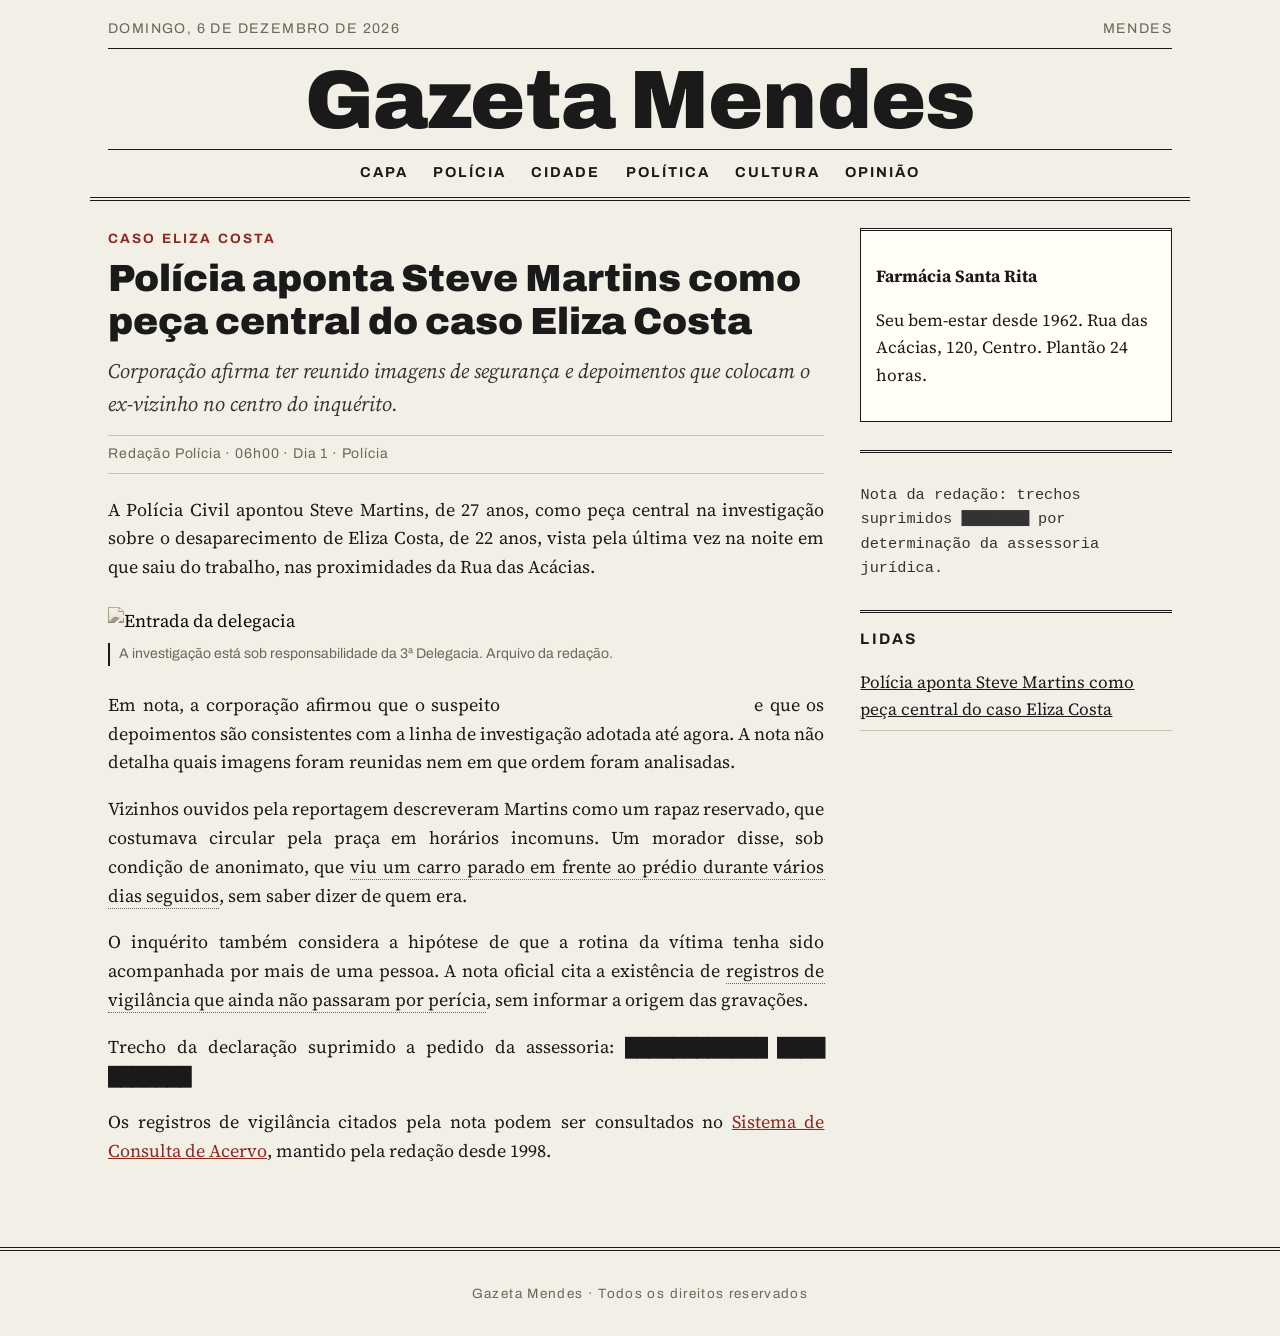
==== index.html @ 4c2d10f4 "Add files via upload" ====
<!DOCTYPE html>
<html lang="pt-BR">
<head>
<meta charset="UTF-8">
<meta name="viewport" content="width=device-width, initial-scale=1">
<title>Gazeta Mendes</title>
<link rel="icon" href="data:image/svg+xml,%3Csvg xmlns='http://www.w3.org/2000/svg' viewBox='0 0 32 32'%3E%3Crect width='32' height='32' fill='%23111'/%3E%3Ctext x='16' y='22' font-size='18' text-anchor='middle' fill='%23f2efe6' font-family='serif'%3EG%3C/text%3E%3C/svg%3E">
<link rel="preconnect" href="https://fonts.googleapis.com">
<link rel="preconnect" href="https://fonts.gstatic.com" crossorigin>
<link href="https://fonts.googleapis.com/css2?family=Archivo:wght@400;700;900&family=Source+Serif+4:ital,opsz,wght@0,8..60,400;0,8..60,700;1,8..60,400&display=swap" rel="stylesheet">
<link rel="stylesheet" href="style.css">
</head>
<body>
<div class="aviso-modo" id="aviso-modo" hidden>Modo de construção ativo</div>
<header class="cabecalho-topo">
  <div class="faixa-data">
    <span id="hoje"></span>
    <span>MENDES</span>
  </div>
  <h1 class="nome">Gazeta Mendes</h1>
  <nav class="menu" aria-label="Seções do jornal">
    <a href="#m0">CAPA</a>
    <a href="#s-Polícia">POLÍCIA</a>
    <a href="#s-Cidade">CIDADE</a>
    <a href="#s-Política">POLÍTICA</a>
    <a href="#s-Cultura">CULTURA</a>
    <a href="#s-Opinião">OPINIÃO</a>
  </nav>
</header>
<div class="principal">
  <main>
    <article id="materia" aria-live="polite">
      <p class="aviso">Carregando edição…</p>
    </article>
  </main>
  <aside class="bloco-lateral">
    <section class="anuncio">
      <p><strong>Farmácia Santa Rita</strong></p>
      <p>Seu bem-estar desde 1962. Rua das Acácias, 120, Centro. Plantão 24 horas.</p>
    </section>
    <section class="rascunho">
      <p>Nota da redação: trechos suprimidos <span class="tarja">████████</span> por determinação da assessoria jurídica.</p>
    </section>
    <section>
      <h2>Lidas</h2>
      <ul id="lidas"></ul>
    </section>
  </aside>
</div>
<footer class="rodape">
  <p>Gazeta Mendes · Todos os direitos reservados</p>
</footer>
<script src="dados.js"></script>
<script src="arg.js"></script>
<script>
  if (/(^|[?&])(dev|teste)(&|=|$)/.test(location.search)) {
    document.getElementById("aviso-modo").hidden = false;
  }
</script>
</body>
</html>
---- style.css ----
:root{--papel:#f2efe6;--tinta:#1a1a1a;--cinza:#6b6759;--vermelho:#8c2a1f;--linha:#c9c2ae}
*{box-sizing:border-box}
html,body{margin:0;background:var(--papel);color:var(--tinta);font-family:"Source Serif 4",Georgia,serif;font-size:18px;line-height:1.6}
body{min-height:100vh}
a{color:var(--vermelho)}
[hidden]{display:none!important}
.aviso-modo{position:fixed;top:0;left:0;right:0;background:var(--vermelho);color:#fff;text-align:center;font-family:Archivo,sans-serif;font-size:.8rem;letter-spacing:.12em;padding:.3rem;z-index:10}
.cabecalho-topo{text-align:center;max-width:1100px;margin:0 auto;padding:1rem 1rem 0;border-bottom:4px double var(--tinta)}
.faixa-data{display:flex;justify-content:space-between;font-family:Archivo,sans-serif;font-size:.78rem;letter-spacing:.1em;text-transform:uppercase;color:var(--cinza);border-bottom:1px solid var(--tinta);padding-bottom:.4rem}
.nome{font-family:Archivo,sans-serif;font-weight:900;font-size:clamp(2.6rem,7vw,4.6rem);letter-spacing:-.01em;margin:.6rem 0 .2rem;line-height:1}
.menu{display:flex;justify-content:center;flex-wrap:wrap;gap:1.4rem;border-top:1px solid var(--tinta);padding:.6rem 0;margin-top:.4rem}
.menu a{font-family:Archivo,sans-serif;font-weight:700;font-size:.8rem;letter-spacing:.14em;color:var(--tinta);text-decoration:none;padding-bottom:2px}
.menu a:hover,.menu a:focus{border-bottom:2px solid var(--vermelho);color:var(--vermelho)}
.principal{max-width:1100px;margin:0 auto;padding:1.5rem 1rem;display:grid;grid-template-columns:minmax(0,2.3fr) minmax(220px,1fr);gap:2rem}
main{min-width:0}
.kicker{font-family:Archivo,sans-serif;font-size:.75rem;font-weight:700;letter-spacing:.16em;text-transform:uppercase;color:var(--vermelho);margin:0 0 .4rem}
.titulo{font-family:Archivo,sans-serif;font-weight:900;font-size:2.1rem;line-height:1.15;margin:0 0 .6rem}
.deck{font-style:italic;font-size:1.15rem;color:#333;margin:0 0 .8rem}
.meta{font-family:Archivo,sans-serif;font-size:.78rem;letter-spacing:.06em;color:var(--cinza);border-top:1px solid var(--linha);border-bottom:1px solid var(--linha);padding:.4rem 0;margin:0 0 1.2rem}
.aviso{font-style:italic;color:var(--cinza)}
.corpo p{margin:0 0 1rem;text-align:justify;hyphens:auto}
.corpo blockquote{margin:1.2rem 2rem;padding-left:1rem;border-left:3px solid var(--vermelho);font-style:italic}
.corpo table{width:100%;border-collapse:collapse;margin:1rem 0;font-size:.95rem}
.corpo th,.corpo td{border:1px solid var(--linha);padding:.4rem .6rem;text-align:left}
.corpo th{background:#e7e2d3;font-family:Archivo,sans-serif;font-size:.8rem;letter-spacing:.05em}
.corpo ul,.corpo ol{margin:0 0 1rem 1.4rem}
.corpo figure{margin:1.4rem 0}
.corpo figure img{display:block;width:100%;height:auto;filter:grayscale(1) sepia(.35) contrast(1.18) brightness(.94)}
.corpo figcaption{font-family:Archivo,sans-serif;font-size:.78rem;color:var(--cinza);border-left:2px solid var(--tinta);padding-left:.5rem;margin-top:.4rem}
.selecione{color:transparent}
.selecione::selection{color:var(--vermelho);background:#e8d9b5}
.sussurro{position:relative;border-bottom:1px dotted var(--cinza);cursor:help}
.sussurro::after{content:attr(data-pista);position:absolute;left:0;bottom:100%;white-space:nowrap;background:var(--tinta);color:var(--papel);font-family:Archivo,sans-serif;font-size:.72rem;letter-spacing:.06em;padding:.2rem .45rem;opacity:0;pointer-events:none;transition:opacity .15s}
.sussurro:hover::after,.sussurro:focus::after,.sussurro.revelado::after{opacity:1}
[data-clique]{cursor:pointer;border-bottom:1px dotted var(--cinza)}
[data-clique]:focus{outline:2px solid var(--vermelho);outline-offset:2px}
[data-clique].revelado{background:#e8d9b5}
.tarja{letter-spacing:-.05em}
.bloco-lateral{font-size:.95rem}
.bloco-lateral section{border-top:3px double var(--tinta);padding-top:.8rem;margin-bottom:1.6rem}
.bloco-lateral h2{font-family:Archivo,sans-serif;font-size:.85rem;letter-spacing:.14em;text-transform:uppercase;margin:0 0 .6rem}
.anuncio{background:#fffdf5;border:1px solid var(--tinta);padding:.8rem}
.rascunho{font-family:"Courier New",monospace;font-size:.85rem;color:#333}
#lidas{list-style:none;padding:0;margin:0}
#lidas li{border-bottom:1px solid var(--linha);padding:.35rem 0}
#lidas a{color:var(--tinta)}
.secao{list-style:none;padding:0}
.secao li{border-bottom:1px solid var(--linha);padding:.6rem 0}
.rodape{text-align:center;font-family:Archivo,sans-serif;font-size:.75rem;letter-spacing:.1em;color:var(--cinza);border-top:4px double var(--tinta);margin-top:2rem;padding:1rem}
body.terminal{min-height:100vh}
.cabecalho-terminal{text-align:center;border-bottom:4px double var(--tinta);padding:1.2rem 1rem .8rem;max-width:900px;margin:0 auto}
.sigla{font-family:Archivo,sans-serif;font-weight:900;font-size:2rem;letter-spacing:.08em;margin:0}
.subtitulo{font-family:Archivo,sans-serif;font-size:.8rem;letter-spacing:.2em;color:var(--cinza);margin:.3rem 0 0}
.btn-voltar{display:inline-block;margin:.8rem 0 0;padding:.5rem 1rem;border:2px solid var(--tinta);font-family:Archivo,sans-serif;font-weight:700;color:var(--tinta);text-decoration:none;background:transparent}
.btn-voltar:hover,.btn-voltar:focus{background:var(--tinta);color:var(--papel)}
main.acervo{max-width:900px;margin:1.5rem auto;padding:0 1rem}
.caixa-busca{border:3px double var(--tinta);padding:1.2rem;background:#faf8f2}
.caixa-busca label{display:block;font-family:Archivo,sans-serif;font-weight:700;font-size:.85rem;letter-spacing:.12em;margin-bottom:.5rem}
.linha-entrada{display:flex;gap:.6rem;align-items:center;flex-wrap:wrap}
.linha-entrada span{font-family:Archivo,sans-serif;font-weight:900;font-size:1.2rem}
#linha{flex:1;min-width:200px;padding:.6rem .8rem;border:1px solid var(--tinta);background:#fff;font-family:"Source Serif 4",Georgia,serif;font-size:1.05rem;color:var(--tinta)}
#linha:focus{outline:2px solid var(--vermelho);outline-offset:1px}
.btn-consulta{padding:.6rem 1.1rem;border:2px solid var(--tinta);background:var(--tinta);color:var(--papel);font-family:Archivo,sans-serif;font-weight:700;letter-spacing:.06em;cursor:pointer}
.btn-consulta:hover{background:var(--vermelho);border-color:var(--vermelho)}
#tela{margin-top:1.5rem;padding:1.5rem 1.8rem;min-height:260px;max-height:55vh;overflow-y:auto;background:#fffdf7;border:1px solid var(--cinza);box-shadow:inset 0 0 0 4px #fffdf7,inset 0 0 0 5px #d8d2c2;font-family:"Courier New",Courier,monospace;font-size:1rem;line-height:1.6;color:#2b2a26}
#tela .saida{white-space:pre-wrap;margin:0 0 .4rem}
#tela .eco{color:var(--cinza)}
.carimbo{display:inline-block;margin-top:1.2rem;padding:.3rem .8rem;border:3px solid var(--vermelho);color:var(--vermelho);font-family:Archivo,sans-serif;font-weight:900;letter-spacing:.2em;transform:rotate(-4deg);opacity:.8}
.rodape-acervo{text-align:center;font-family:Archivo,sans-serif;font-size:.75rem;letter-spacing:.12em;color:var(--cinza);margin:2rem 0 1rem}
@media (max-width:800px){.principal{grid-template-columns:1fr}.titulo{font-size:1.7rem}}
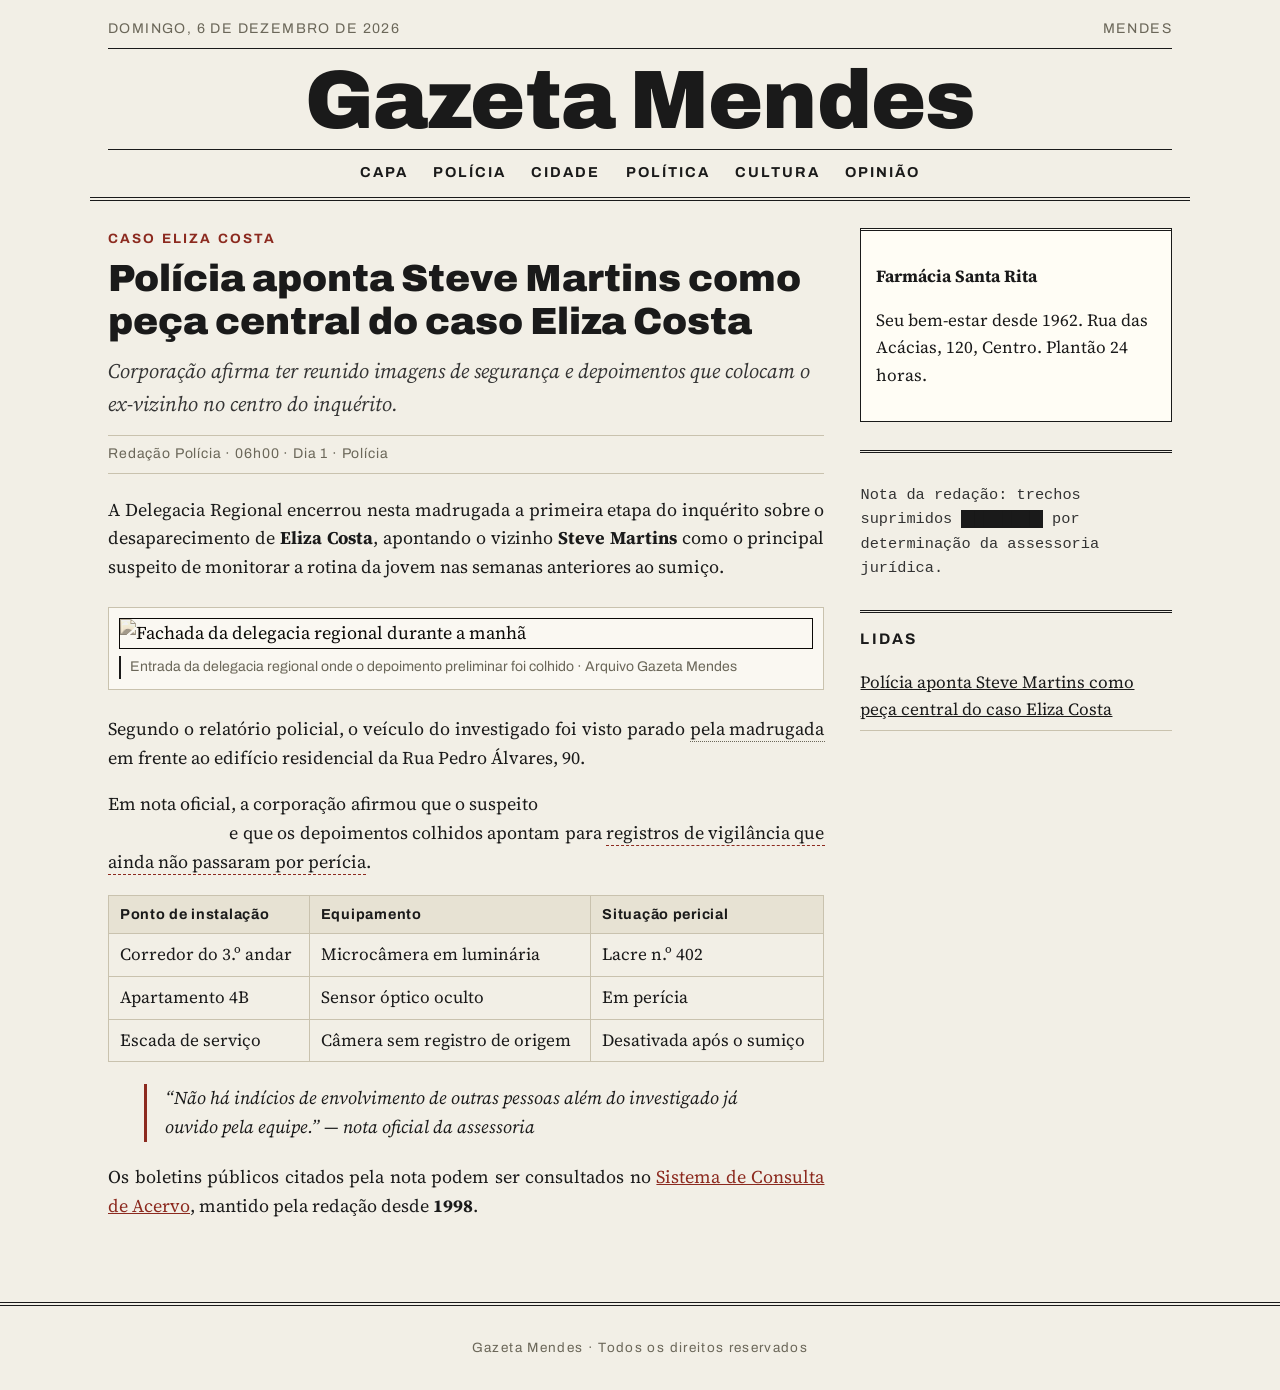
==== commit 2a83aaac: "Add files via upload" ====
--- a/index.html
+++ b/index.html
@@ -1,61 +1,68 @@
 <!DOCTYPE html>
 <html lang="pt-BR">
 <head>
-<meta charset="UTF-8">
-<meta name="viewport" content="width=device-width, initial-scale=1">
-<title>Gazeta Mendes</title>
-<link rel="icon" href="data:image/svg+xml,%3Csvg xmlns='http://www.w3.org/2000/svg' viewBox='0 0 32 32'%3E%3Crect width='32' height='32' fill='%23111'/%3E%3Ctext x='16' y='22' font-size='18' text-anchor='middle' fill='%23f2efe6' font-family='serif'%3EG%3C/text%3E%3C/svg%3E">
-<link rel="preconnect" href="https://fonts.googleapis.com">
-<link rel="preconnect" href="https://fonts.gstatic.com" crossorigin>
-<link href="https://fonts.googleapis.com/css2?family=Archivo:wght@400;700;900&family=Source+Serif+4:ital,opsz,wght@0,8..60,400;0,8..60,700;1,8..60,400&display=swap" rel="stylesheet">
-<link rel="stylesheet" href="style.css">
+  <meta charset="UTF-8">
+  <meta name="viewport" content="width=device-width, initial-scale=1">
+  <title>Gazeta Mendes</title>
+  <link rel="icon" href="data:image/svg+xml,%3Csvg xmlns='http://www.w3.org/2000/svg' viewBox='0 0 32 32'%3E%3Crect width='32' height='32' fill='%23111'/%3E%3Ctext x='16' y='22' font-size='18' text-anchor='middle' fill='%23f2efe6' font-family='serif'%3EG%3C/text%3E%3C/svg%3E">
+  <link rel="preconnect" href="https://fonts.googleapis.com">
+  <link rel="preconnect" href="https://fonts.gstatic.com" crossorigin>
+  <link href="https://fonts.googleapis.com/css2?family=Archivo:wght@400;700;900&family=Source+Serif+4:ital,opsz,wght@0,8..60,400;0,8..60,700;1,8..60,400&display=swap" rel="stylesheet">
+  <link rel="stylesheet" href="style.css">
 </head>
 <body>
-<div class="aviso-modo" id="aviso-modo" hidden>Modo de construção ativo</div>
-<header class="cabecalho-topo">
-  <div class="faixa-data">
-    <span id="hoje"></span>
-    <span>MENDES</span>
+  <div class="aviso-modo" id="aviso-modo" hidden>Modo de construção ativo</div>
+
+  <header class="cabecalho-topo">
+    <div class="faixa-data">
+      <span id="hoje"></span>
+      <span>MENDES</span>
+    </div>
+    <h1 class="nome">Gazeta Mendes</h1>
+    <nav class="menu" aria-label="Seções do jornal">
+      <a href="#m0">CAPA</a>
+      <a href="#s-Polícia">POLÍCIA</a>
+      <a href="#s-Cidade">CIDADE</a>
+      <a href="#s-Política">POLÍTICA</a>
+      <a href="#s-Cultura">CULTURA</a>
+      <a href="#s-Opinião">OPINIÃO</a>
+    </nav>
+  </header>
+
+  <div class="principal">
+    <main>
+      <article id="materia" aria-live="polite">
+        <p class="aviso">Carregando edição…</p>
+      </article>
+    </main>
+
+    <aside class="bloco-lateral">
+      <section class="anuncio">
+        <p><strong>Farmácia Santa Rita</strong></p>
+        <p>Seu bem-estar desde 1962. Rua das Acácias, 120, Centro. Plantão 24 horas.</p>
+      </section>
+
+      <section class="rascunho">
+        <p>Nota da redação: trechos suprimidos <span class="tarja">████████</span> por determinação da assessoria jurídica.</p>
+      </section>
+
+      <section>
+        <h2>Lidas</h2>
+        <ul id="lidas"></ul>
+      </section>
+    </aside>
   </div>
-  <h1 class="nome">Gazeta Mendes</h1>
-  <nav class="menu" aria-label="Seções do jornal">
-    <a href="#m0">CAPA</a>
-    <a href="#s-Polícia">POLÍCIA</a>
-    <a href="#s-Cidade">CIDADE</a>
-    <a href="#s-Política">POLÍTICA</a>
-    <a href="#s-Cultura">CULTURA</a>
-    <a href="#s-Opinião">OPINIÃO</a>
-  </nav>
-</header>
-<div class="principal">
-  <main>
-    <article id="materia" aria-live="polite">
-      <p class="aviso">Carregando edição…</p>
-    </article>
-  </main>
-  <aside class="bloco-lateral">
-    <section class="anuncio">
-      <p><strong>Farmácia Santa Rita</strong></p>
-      <p>Seu bem-estar desde 1962. Rua das Acácias, 120, Centro. Plantão 24 horas.</p>
-    </section>
-    <section class="rascunho">
-      <p>Nota da redação: trechos suprimidos <span class="tarja">████████</span> por determinação da assessoria jurídica.</p>
-    </section>
-    <section>
-      <h2>Lidas</h2>
-      <ul id="lidas"></ul>
-    </section>
-  </aside>
-</div>
-<footer class="rodape">
-  <p>Gazeta Mendes · Todos os direitos reservados</p>
-</footer>
-<script src="dados.js"></script>
-<script src="arg.js"></script>
-<script>
-  if (/(^|[?&])(dev|teste)(&|=|$)/.test(location.search)) {
-    document.getElementById("aviso-modo").hidden = false;
-  }
-</script>
+
+  <footer class="rodape">
+    <p>Gazeta Mendes · Todos os direitos reservados</p>
+  </footer>
+
+  <script src="dados.js"></script>
+  <script src="arg.js"></script>
+  <script>
+    if (/(^|[?&])(dev|teste)(&|=|$)/.test(location.search)) {
+      document.getElementById("aviso-modo").hidden = false;
+    }
+  </script>
 </body>
-</html>
+</html>
--- a/style.css
+++ b/style.css
@@ -1,70 +1,519 @@
-:root{--papel:#f2efe6;--tinta:#1a1a1a;--cinza:#6b6759;--vermelho:#8c2a1f;--linha:#c9c2ae}
-*{box-sizing:border-box}
-html,body{margin:0;background:var(--papel);color:var(--tinta);font-family:"Source Serif 4",Georgia,serif;font-size:18px;line-height:1.6}
-body{min-height:100vh}
-a{color:var(--vermelho)}
-[hidden]{display:none!important}
-.aviso-modo{position:fixed;top:0;left:0;right:0;background:var(--vermelho);color:#fff;text-align:center;font-family:Archivo,sans-serif;font-size:.8rem;letter-spacing:.12em;padding:.3rem;z-index:10}
-.cabecalho-topo{text-align:center;max-width:1100px;margin:0 auto;padding:1rem 1rem 0;border-bottom:4px double var(--tinta)}
-.faixa-data{display:flex;justify-content:space-between;font-family:Archivo,sans-serif;font-size:.78rem;letter-spacing:.1em;text-transform:uppercase;color:var(--cinza);border-bottom:1px solid var(--tinta);padding-bottom:.4rem}
-.nome{font-family:Archivo,sans-serif;font-weight:900;font-size:clamp(2.6rem,7vw,4.6rem);letter-spacing:-.01em;margin:.6rem 0 .2rem;line-height:1}
-.menu{display:flex;justify-content:center;flex-wrap:wrap;gap:1.4rem;border-top:1px solid var(--tinta);padding:.6rem 0;margin-top:.4rem}
-.menu a{font-family:Archivo,sans-serif;font-weight:700;font-size:.8rem;letter-spacing:.14em;color:var(--tinta);text-decoration:none;padding-bottom:2px}
-.menu a:hover,.menu a:focus{border-bottom:2px solid var(--vermelho);color:var(--vermelho)}
-.principal{max-width:1100px;margin:0 auto;padding:1.5rem 1rem;display:grid;grid-template-columns:minmax(0,2.3fr) minmax(220px,1fr);gap:2rem}
-main{min-width:0}
-.kicker{font-family:Archivo,sans-serif;font-size:.75rem;font-weight:700;letter-spacing:.16em;text-transform:uppercase;color:var(--vermelho);margin:0 0 .4rem}
-.titulo{font-family:Archivo,sans-serif;font-weight:900;font-size:2.1rem;line-height:1.15;margin:0 0 .6rem}
-.deck{font-style:italic;font-size:1.15rem;color:#333;margin:0 0 .8rem}
-.meta{font-family:Archivo,sans-serif;font-size:.78rem;letter-spacing:.06em;color:var(--cinza);border-top:1px solid var(--linha);border-bottom:1px solid var(--linha);padding:.4rem 0;margin:0 0 1.2rem}
-.aviso{font-style:italic;color:var(--cinza)}
-.corpo p{margin:0 0 1rem;text-align:justify;hyphens:auto}
-.corpo blockquote{margin:1.2rem 2rem;padding-left:1rem;border-left:3px solid var(--vermelho);font-style:italic}
-.corpo table{width:100%;border-collapse:collapse;margin:1rem 0;font-size:.95rem}
-.corpo th,.corpo td{border:1px solid var(--linha);padding:.4rem .6rem;text-align:left}
-.corpo th{background:#e7e2d3;font-family:Archivo,sans-serif;font-size:.8rem;letter-spacing:.05em}
-.corpo ul,.corpo ol{margin:0 0 1rem 1.4rem}
-.corpo figure{margin:1.4rem 0}
-.corpo figure img{display:block;width:100%;height:auto;filter:grayscale(1) sepia(.35) contrast(1.18) brightness(.94)}
-.corpo figcaption{font-family:Archivo,sans-serif;font-size:.78rem;color:var(--cinza);border-left:2px solid var(--tinta);padding-left:.5rem;margin-top:.4rem}
-.selecione{color:transparent}
-.selecione::selection{color:var(--vermelho);background:#e8d9b5}
-.sussurro{position:relative;border-bottom:1px dotted var(--cinza);cursor:help}
-.sussurro::after{content:attr(data-pista);position:absolute;left:0;bottom:100%;white-space:nowrap;background:var(--tinta);color:var(--papel);font-family:Archivo,sans-serif;font-size:.72rem;letter-spacing:.06em;padding:.2rem .45rem;opacity:0;pointer-events:none;transition:opacity .15s}
-.sussurro:hover::after,.sussurro:focus::after,.sussurro.revelado::after{opacity:1}
-[data-clique]{cursor:pointer;border-bottom:1px dotted var(--cinza)}
-[data-clique]:focus{outline:2px solid var(--vermelho);outline-offset:2px}
-[data-clique].revelado{background:#e8d9b5}
-.tarja{letter-spacing:-.05em}
-.bloco-lateral{font-size:.95rem}
-.bloco-lateral section{border-top:3px double var(--tinta);padding-top:.8rem;margin-bottom:1.6rem}
-.bloco-lateral h2{font-family:Archivo,sans-serif;font-size:.85rem;letter-spacing:.14em;text-transform:uppercase;margin:0 0 .6rem}
-.anuncio{background:#fffdf5;border:1px solid var(--tinta);padding:.8rem}
-.rascunho{font-family:"Courier New",monospace;font-size:.85rem;color:#333}
-#lidas{list-style:none;padding:0;margin:0}
-#lidas li{border-bottom:1px solid var(--linha);padding:.35rem 0}
-#lidas a{color:var(--tinta)}
-.secao{list-style:none;padding:0}
-.secao li{border-bottom:1px solid var(--linha);padding:.6rem 0}
-.rodape{text-align:center;font-family:Archivo,sans-serif;font-size:.75rem;letter-spacing:.1em;color:var(--cinza);border-top:4px double var(--tinta);margin-top:2rem;padding:1rem}
-body.terminal{min-height:100vh}
-.cabecalho-terminal{text-align:center;border-bottom:4px double var(--tinta);padding:1.2rem 1rem .8rem;max-width:900px;margin:0 auto}
-.sigla{font-family:Archivo,sans-serif;font-weight:900;font-size:2rem;letter-spacing:.08em;margin:0}
-.subtitulo{font-family:Archivo,sans-serif;font-size:.8rem;letter-spacing:.2em;color:var(--cinza);margin:.3rem 0 0}
-.btn-voltar{display:inline-block;margin:.8rem 0 0;padding:.5rem 1rem;border:2px solid var(--tinta);font-family:Archivo,sans-serif;font-weight:700;color:var(--tinta);text-decoration:none;background:transparent}
-.btn-voltar:hover,.btn-voltar:focus{background:var(--tinta);color:var(--papel)}
-main.acervo{max-width:900px;margin:1.5rem auto;padding:0 1rem}
-.caixa-busca{border:3px double var(--tinta);padding:1.2rem;background:#faf8f2}
-.caixa-busca label{display:block;font-family:Archivo,sans-serif;font-weight:700;font-size:.85rem;letter-spacing:.12em;margin-bottom:.5rem}
-.linha-entrada{display:flex;gap:.6rem;align-items:center;flex-wrap:wrap}
-.linha-entrada span{font-family:Archivo,sans-serif;font-weight:900;font-size:1.2rem}
-#linha{flex:1;min-width:200px;padding:.6rem .8rem;border:1px solid var(--tinta);background:#fff;font-family:"Source Serif 4",Georgia,serif;font-size:1.05rem;color:var(--tinta)}
-#linha:focus{outline:2px solid var(--vermelho);outline-offset:1px}
-.btn-consulta{padding:.6rem 1.1rem;border:2px solid var(--tinta);background:var(--tinta);color:var(--papel);font-family:Archivo,sans-serif;font-weight:700;letter-spacing:.06em;cursor:pointer}
-.btn-consulta:hover{background:var(--vermelho);border-color:var(--vermelho)}
-#tela{margin-top:1.5rem;padding:1.5rem 1.8rem;min-height:260px;max-height:55vh;overflow-y:auto;background:#fffdf7;border:1px solid var(--cinza);box-shadow:inset 0 0 0 4px #fffdf7,inset 0 0 0 5px #d8d2c2;font-family:"Courier New",Courier,monospace;font-size:1rem;line-height:1.6;color:#2b2a26}
-#tela .saida{white-space:pre-wrap;margin:0 0 .4rem}
-#tela .eco{color:var(--cinza)}
-.carimbo{display:inline-block;margin-top:1.2rem;padding:.3rem .8rem;border:3px solid var(--vermelho);color:var(--vermelho);font-family:Archivo,sans-serif;font-weight:900;letter-spacing:.2em;transform:rotate(-4deg);opacity:.8}
-.rodape-acervo{text-align:center;font-family:Archivo,sans-serif;font-size:.75rem;letter-spacing:.12em;color:var(--cinza);margin:2rem 0 1rem}
-@media (max-width:800px){.principal{grid-template-columns:1fr}.titulo{font-size:1.7rem}}
+:root {
+    --papel: #f2efe6;
+    --tinta: #1a1a1a;
+    --cinza: #6b6759;
+    --vermelho: #8c2a1f;
+    --linha: #c9c2ae;
+  }
+  
+  * {
+    box-sizing: border-box;
+  }
+  
+  html, body {
+    margin: 0;
+    background: var(--papel);
+    color: var(--tinta);
+    font-family: "Source Serif 4", Georgia, serif;
+    font-size: 18px;
+    line-height: 1.6;
+  }
+  
+  body {
+    min-height: 100vh;
+  }
+  
+  a {
+    color: var(--vermelho);
+  }
+  
+  [hidden] {
+    display: none !important;
+  }
+  
+  .aviso-modo {
+    position: fixed;
+    top: 0;
+    left: 0;
+    right: 0;
+    background: var(--vermelho);
+    color: #fff;
+    text-align: center;
+    font-family: Archivo, sans-serif;
+    font-size: 0.8rem;
+    letter-spacing: 0.12em;
+    padding: 0.3rem;
+    z-index: 10;
+  }
+  
+  .cabecalho-topo {
+    text-align: center;
+    max-width: 1100px;
+    margin: 0 auto;
+    padding: 1rem 1rem 0;
+    border-bottom: 4px double var(--tinta);
+  }
+  
+  .faixa-data {
+    display: flex;
+    justify-content: space-between;
+    font-family: Archivo, sans-serif;
+    font-size: 0.78rem;
+    letter-spacing: 0.1em;
+    text-transform: uppercase;
+    color: var(--cinza);
+    border-bottom: 1px solid var(--tinta);
+    padding-bottom: 0.4rem;
+  }
+  
+  .nome {
+    font-family: Archivo, sans-serif;
+    font-weight: 900;
+    font-size: clamp(2.6rem, 7vw, 4.6rem);
+    letter-spacing: -0.01em;
+    margin: 0.6rem 0 0.2rem;
+    line-height: 1;
+  }
+  
+  .menu {
+    display: flex;
+    justify-content: center;
+    flex-wrap: wrap;
+    gap: 1.4rem;
+    border-top: 1px solid var(--tinta);
+    padding: 0.6rem 0;
+    margin-top: 0.4rem;
+  }
+  
+  .menu a {
+    font-family: Archivo, sans-serif;
+    font-weight: 700;
+    font-size: 0.8rem;
+    letter-spacing: 0.14em;
+    color: var(--tinta);
+    text-decoration: none;
+    padding-bottom: 2px;
+  }
+  
+  .menu a:hover,
+  .menu a:focus {
+    border-bottom: 2px solid var(--vermelho);
+    color: var(--vermelho);
+  }
+  
+  .principal {
+    max-width: 1100px;
+    margin: 0 auto;
+    padding: 1.5rem 1rem;
+    display: grid;
+    grid-template-columns: minmax(0, 2.3fr) minmax(220px, 1fr);
+    gap: 2rem;
+  }
+  
+  main {
+    min-width: 0;
+  }
+  
+  .kicker {
+    font-family: Archivo, sans-serif;
+    font-size: 0.75rem;
+    font-weight: 700;
+    letter-spacing: 0.16em;
+    text-transform: uppercase;
+    color: var(--vermelho);
+    margin: 0 0 0.4rem;
+  }
+  
+  .titulo {
+    font-family: Archivo, sans-serif;
+    font-weight: 900;
+    font-size: 2.1rem;
+    line-height: 1.15;
+    margin: 0 0 0.6rem;
+  }
+  
+  .deck {
+    font-style: italic;
+    font-size: 1.15rem;
+    color: #333;
+    margin: 0 0 0.8rem;
+  }
+  
+  .meta {
+    font-family: Archivo, sans-serif;
+    font-size: 0.78rem;
+    letter-spacing: 0.06em;
+    color: var(--cinza);
+    border-top: 1px solid var(--linha);
+    border-bottom: 1px solid var(--linha);
+    padding: 0.4rem 0;
+    margin: 0 0 1.2rem;
+  }
+  
+  .aviso {
+    font-style: italic;
+    color: var(--cinza);
+  }
+  
+  .corpo p {
+    margin: 0 0 1rem;
+    text-align: justify;
+    hyphens: auto;
+  }
+  
+  .corpo blockquote {
+    margin: 1.2rem 2rem;
+    padding-left: 1rem;
+    border-left: 3px solid var(--vermelho);
+    font-style: italic;
+  }
+  
+  .corpo table {
+    width: 100%;
+    border-collapse: collapse;
+    margin: 1rem 0;
+    font-size: 0.95rem;
+  }
+  
+  .corpo th,
+  .corpo td {
+    border: 1px solid var(--linha);
+    padding: 0.4rem 0.6rem;
+    text-align: left;
+  }
+  
+  .corpo th {
+    background: #e7e2d3;
+    font-family: Archivo, sans-serif;
+    font-size: 0.8rem;
+    letter-spacing: 0.05em;
+  }
+  
+  .corpo ul,
+  .corpo ol {
+    margin: 0 0 1rem 1.4rem;
+  }
+  
+  .corpo figure {
+    margin: 1.4rem 0;
+    padding: 10px;
+    background: #faf8f2;
+    border: 1px solid var(--linha);
+  }
+  
+  .corpo figure img {
+    display: block;
+    width: 100%;
+    height: auto;
+    filter: grayscale(1) sepia(0.35) contrast(1.18) brightness(0.94);
+    border: 1px solid var(--tinta);
+  }
+  
+  .corpo figcaption {
+    font-family: Archivo, sans-serif;
+    font-size: 0.78rem;
+    color: var(--cinza);
+    border-left: 2px solid var(--tinta);
+    padding-left: 0.5rem;
+    margin-top: 0.4rem;
+  }
+  
+  .selecione {
+    color: transparent;
+  }
+  
+  .selecione::selection {
+    color: var(--vermelho);
+    background: #e8d9b5;
+  }
+  
+  .sussurro {
+    position: relative;
+    border-bottom: 1px dotted var(--cinza);
+    cursor: help;
+  }
+  
+  .sussurro::after {
+    content: attr(data-pista);
+    position: absolute;
+    left: 0;
+    bottom: 100%;
+    white-space: nowrap;
+    background: var(--tinta);
+    color: var(--papel);
+    font-family: Archivo, sans-serif;
+    font-size: 0.72rem;
+    letter-spacing: 0.06em;
+    padding: 0.2rem 0.45rem;
+    opacity: 0;
+    pointer-events: none;
+    transition: opacity 0.15s;
+  }
+  
+  .sussurro:hover::after,
+  .sussurro:focus::after,
+  .sussurro.revelado::after {
+    opacity: 1;
+  }
+  
+  [data-clique] {
+    cursor: pointer;
+    border-bottom: 1px dashed var(--vermelho);
+  }
+  
+  [data-clique]:focus {
+    outline: 2px solid var(--vermelho);
+    outline-offset: 2px;
+  }
+  
+  [data-clique].revelado {
+    background: #e8d9b5;
+  }
+  
+  [data-clique].revelado::after {
+    content: " [" attr(data-pista) "]";
+    color: var(--vermelho);
+    font-family: Archivo, sans-serif;
+    font-size: 0.85em;
+    font-weight: 700;
+  }
+  
+  .tarja {
+    background: var(--tinta);
+    color: var(--tinta);
+    user-select: none;
+    padding: 0 4px;
+  }
+  
+  .bloco-lateral {
+    font-size: 0.95rem;
+  }
+  
+  .bloco-lateral section {
+    border-top: 3px double var(--tinta);
+    padding-top: 0.8rem;
+    margin-bottom: 1.6rem;
+  }
+  
+  .bloco-lateral h2 {
+    font-family: Archivo, sans-serif;
+    font-size: 0.85rem;
+    letter-spacing: 0.14em;
+    text-transform: uppercase;
+    margin: 0 0 0.6rem;
+  }
+  
+  .anuncio {
+    background: #fffdf5;
+    border: 1px solid var(--tinta);
+    padding: 0.8rem;
+  }
+  
+  .rascunho {
+    font-family: "Courier New", monospace;
+    font-size: 0.85rem;
+    color: #333;
+  }
+  
+  #lidas {
+    list-style: none;
+    padding: 0;
+    margin: 0;
+  }
+  
+  #lidas li {
+    border-bottom: 1px solid var(--linha);
+    padding: 0.35rem 0;
+  }
+  
+  #lidas a {
+    color: var(--tinta);
+  }
+  
+  .secao {
+    list-style: none;
+    padding: 0;
+  }
+  
+  .secao li {
+    border-bottom: 1px solid var(--linha);
+    padding: 0.6rem 0;
+  }
+  
+  .rodape {
+    text-align: center;
+    font-family: Archivo, sans-serif;
+    font-size: 0.75rem;
+    letter-spacing: 0.1em;
+    color: var(--cinza);
+    border-top: 4px double var(--tinta);
+    margin-top: 2rem;
+    padding: 1rem;
+  }
+  
+  body.terminal {
+    min-height: 100vh;
+  }
+  
+  .cabecalho-terminal {
+    text-align: center;
+    border-bottom: 4px double var(--tinta);
+    padding: 1.2rem 1rem 0.8rem;
+    max-width: 900px;
+    margin: 0 auto;
+  }
+  
+  .sigla {
+    font-family: Archivo, sans-serif;
+    font-weight: 900;
+    font-size: 2rem;
+    letter-spacing: 0.08em;
+    margin: 0;
+  }
+  
+  .subtitulo {
+    font-family: Archivo, sans-serif;
+    font-size: 0.8rem;
+    letter-spacing: 0.2em;
+    color: var(--cinza);
+    margin: 0.3rem 0 0;
+  }
+  
+  .btn-voltar {
+    display: inline-block;
+    margin: 0.8rem 0 0;
+    padding: 0.5rem 1rem;
+    border: 2px solid var(--tinta);
+    font-family: Archivo, sans-serif;
+    font-weight: 700;
+    color: var(--tinta);
+    text-decoration: none;
+    background: transparent;
+  }
+  
+  .btn-voltar:hover,
+  .btn-voltar:focus {
+    background: var(--tinta);
+    color: var(--papel);
+  }
+  
+  main.acervo {
+    max-width: 900px;
+    margin: 1.5rem auto;
+    padding: 0 1rem;
+  }
+  
+  .caixa-busca {
+    border: 3px double var(--tinta);
+    padding: 1.2rem;
+    background: #faf8f2;
+  }
+  
+  .caixa-busca label {
+    display: block;
+    font-family: Archivo, sans-serif;
+    font-weight: 700;
+    font-size: 0.85rem;
+    letter-spacing: 0.12em;
+    margin-bottom: 0.5rem;
+  }
+  
+  .linha-entrada {
+    display: flex;
+    gap: 0.6rem;
+    align-items: center;
+    flex-wrap: wrap;
+  }
+  
+  .linha-entrada span {
+    font-family: Archivo, sans-serif;
+    font-weight: 900;
+    font-size: 1.2rem;
+  }
+  
+  #linha {
+    flex: 1;
+    min-width: 200px;
+    padding: 0.6rem 0.8rem;
+    border: 1px solid var(--tinta);
+    background: #fff;
+    font-family: "Source Serif 4", Georgia, serif;
+    font-size: 1.05rem;
+    color: var(--tinta);
+  }
+  
+  #linha:focus {
+    outline: 2px solid var(--vermelho);
+    outline-offset: 1px;
+  }
+  
+  .btn-consulta {
+    padding: 0.6rem 1.1rem;
+    border: 2px solid var(--tinta);
+    background: var(--tinta);
+    color: var(--papel);
+    font-family: Archivo, sans-serif;
+    font-weight: 700;
+    letter-spacing: 0.06em;
+    cursor: pointer;
+  }
+  
+  .btn-consulta:hover {
+    background: var(--vermelho);
+    border-color: var(--vermelho);
+  }
+  
+  #tela {
+    margin-top: 1.5rem;
+    padding: 1.5rem 1.8rem;
+    min-height: 260px;
+    max-height: 55vh;
+    overflow-y: auto;
+    background: #fffdf7;
+    border: 1px solid var(--cinza);
+    box-shadow: inset 0 0 0 4px #fffdf7, inset 0 0 0 5px #d8d2c2;
+    font-family: "Courier New", Courier, monospace;
+    font-size: 1rem;
+    line-height: 1.6;
+    color: #2b2a26;
+  }
+  
+  #tela .saida {
+    white-space: pre-wrap;
+    margin: 0 0 0.4rem;
+  }
+  
+  #tela .eco {
+    color: var(--cinza);
+  }
+  
+  .carimbo {
+    display: inline-block;
+    margin-top: 1.2rem;
+    padding: 0.3rem 0.8rem;
+    border: 3px solid var(--vermelho);
+    color: var(--vermelho);
+    font-family: Archivo, sans-serif;
+    font-weight: 900;
+    letter-spacing: 0.2em;
+    transform: rotate(-4deg);
+    opacity: 0.8;
+  }
+  
+  .rodape-acervo {
+    text-align: center;
+    font-family: Archivo, sans-serif;
+    font-size: 0.75rem;
+    letter-spacing: 0.12em;
+    color: var(--cinza);
+    margin: 2rem 0 1rem;
+  }
+  
+  @media (max-width: 800px) {
+    .principal {
+      grid-template-columns: 1fr;
+    }
+    .titulo {
+      font-size: 1.7rem;
+    }
+  }
